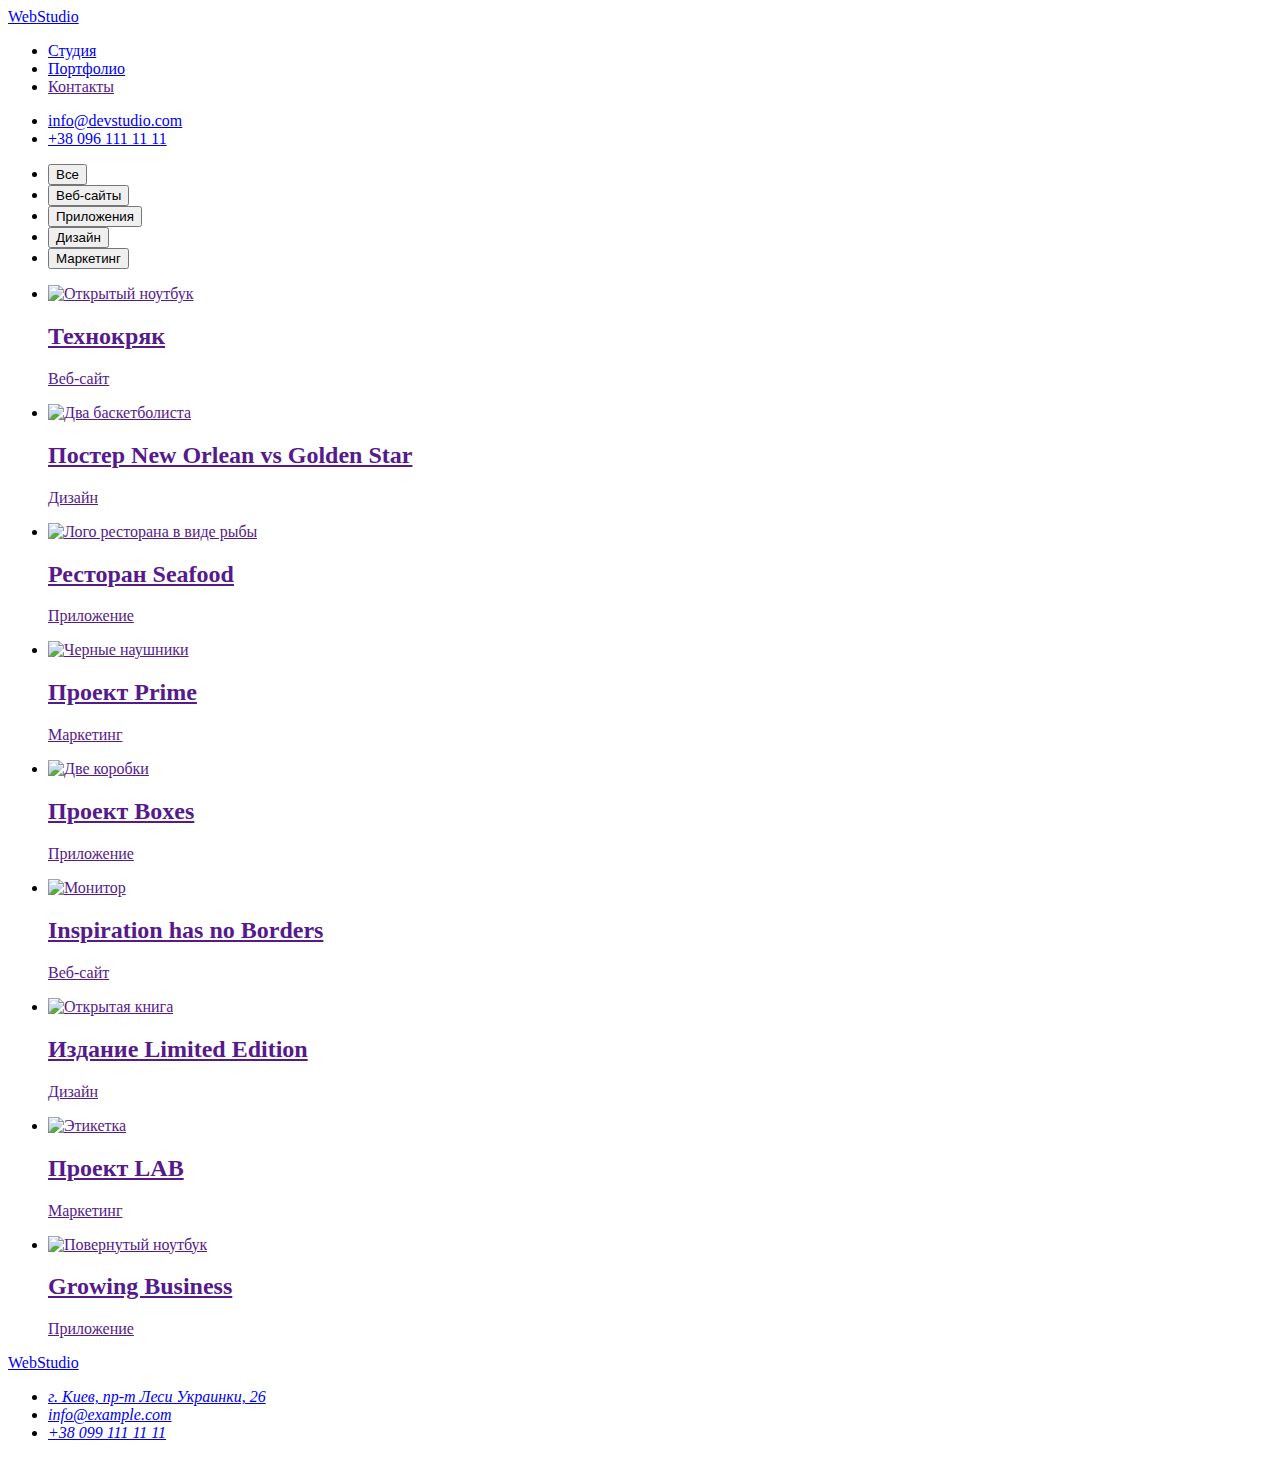
==== portfolio.html @ f265abaf "Add files via upload" ====
<!DOCTYPE html>
<html lang="ru">

<head>
    <meta charset="UTF-8">
    <meta http-equiv="X-UA-Compatible" content="IE=edge">
    <meta name="viewport" content="width=device-width, initial-scale=1.0">
    <title>Web Studio</title>
    <link rel="preconnect" href="https://fonts.gstatic.com">
    <link
        href="https://fonts.googleapis.com/css2?family=Raleway:wght@700&family=Roboto:wght@400;500;700;900&display=swap"
        rel="stylesheet">
    <link rel="stylesheet" href="https://cdnjs.cloudflare.com/ajax/libs/modern-normalize/1.1.0/modern-normalize.min.css"
        integrity="sha512-wpPYUAdjBVSE4KJnH1VR1HeZfpl1ub8YT/NKx4PuQ5NmX2tKuGu6U/JRp5y+Y8XG2tV+wKQpNHVUX03MfMFn9Q=="
        crossorigin="anonymous" referrerpolicy="no-referrer">
    <link rel="stylesheet" href="./css/styles.css">
</head>

<body class="body">

    <header class="header-container container">
        <div class="container divclass">
            <nav class="navigation ">
                <a class="logo" href="./index.html">Web<span class="logo-end">Studio</span></a>
    
    
                <ul class="menu">
                    <li class="menu-item"> <a href="./index.html" class="menu-link">Студия</a></li>
                    <li class="menu-item"> <a href="./portfolio.html" class="menu-link current">Портфолио</a></li>
                    <li class="menu-item"> <a href="" class="menu-link">Контакты</a></li>
                </ul>
            </nav>
            
            <ul class="contacts">
                <li class="contact-item"><a class="contact-link" href="mailto:info@devstudio.com">info@devstudio.com</a>
                </li>
                <li class="contact-item"><a class="contact-link" href="tel:+380961111111">+38 096 111 11 11</a></li>
            </ul>
        </div>
    </header>

    <main class="main-section">

        <h1 hidden>Портфолио</h1>

        <ul class="container btn-container">
            <li class="portfolio-item"><button class="portfolio-btn" type="button">Все</button></li>
            <li class="portfolio-item"><button class="portfolio-btn" type="button">Веб-сайты</button></li>
            <li class="portfolio-item"><button class="portfolio-btn" type="button">Приложения</button></li>
            <li class="portfolio-item"><button class="portfolio-btn" type="button">Дизайн</button></li>
            <li class="portfolio-item"><button class="portfolio-btn" type="button">Маркетинг</button></li>
        </ul>
<div class="container">
        <ul class="gallery-container">
            <li class="gallery-item">
                <a href="">
                    <img src="./images/img(9).jpg" alt="Открытый ноутбук" width="370" height="294">

                    <div class="gallery-description">
                        <h2 class="gallery-list-title">Технокряк</h2>
                    
                        <p class="gallery-list-description">Веб-сайт</p>
                    </div>
                </a>
            </li>

            <li class="gallery-item">
                <a href="" class="gallery-link">
                    <img src="./images/img(1)(1).jpg" alt="Два баскетболиста" width="370" height="294">
                    <div class="gallery-description"><h2 class="gallery-list-title">Постер New Orlean vs Golden Star</h2>
                    <p class="gallery-list-description">Дизайн</p></div>
                </a>
            </li>

            <li class="gallery-item">
                <a href="" class="gallery-link">
                    <img src="./images/img(2)(1).jpg" alt="Лого ресторана в виде рыбы" width="370" height="294">
                    <div class="gallery-description">
                        <h2 class="gallery-list-title">Ресторан Seafood</h2>
                        <p class="gallery-list-description">Приложение</p>
                    </div>
                </a>
            </li>


            <li class="gallery-item">
                <a href="" class="gallery-link">
                    <img src="./images/img(3)(1).jpg" alt="Черные наушники" width="370" height="294">
                   <div class="gallery-description">
                        <h2 class="gallery-list-title">Проект Prime</h2>
                        <p class="gallery-list-description">Маркетинг</p>
                   </div>
                </a>
            </li>

            <li class="gallery-item">
                <a href="" class="gallery-link">
                    <img src="./images/img(4)(1).jpg" alt="Две коробки" width="370" height="294">
                    <div class="gallery-description">
                        <h2 class="gallery-list-title">Проект Boxes</h2>
                        <p class="gallery-list-description">Приложение</p>
                    </div>
                </a>
            </li>

            <li class="gallery-item">
                <a href="" class="gallery-link">
                    <img src="./images/img(5)(1).jpg" alt="Монитор" width="370" height="294">
                    <div class="gallery-description">
                        <h2 class="gallery-list-title">Inspiration has no Borders</h2>
                        <p class="gallery-list-description">Веб-сайт</p>
                    </div>
                </a>
            </li>

            <li class="gallery-item">
                <a href="" class="gallery-link">
                    <img src="./images/img(6)(1).jpg" alt="Открытая книга" width="370" height="294">
                   <div class="gallery-description">
                        <h2 class="gallery-list-title">Издание Limited Edition</h2>
                        <p class="gallery-list-description">Дизайн</p>
                   </div>
                </a>
            </li>

            <li class="gallery-item">
                <a href="" class="gallery-link">
                    <img src="./images/img(7)(1).jpg" alt="Этикетка" width="370" height="294">
                    <div class="gallery-description">
                        <h2 class="gallery-list-title">Проект LAB</h2>
                        <p class="gallery-list-description">Маркетинг</p>
                    </div>
                </a>
            </li>

            <li class="gallery-item">
                <a href="" class="gallery-link">
                    <img src="./images/img(8)(1).jpg" alt="Повернутый ноутбук" width="370" height="294">
                    <div class="gallery-description">
                        <h2 class="gallery-list-title">Growing Business</h2>
                        <p class="gallery-list-description">Приложение</p>
                    </div>
                </a>
            </li>
        </ul>
    </div>

    </main>



    <footer class="footer">
        <div class="container footer-container">
            <div class="footer-logo"><a href="./index.html" class="logo">Web<span class="logo-end-footer">Studio</span></a>
            </div>
    
            <address>
                <ul class="footer-list">
    
                    <li class="link"><a class="nav-link" href="https://goo.gl/maps/gc6o3yykqqdW9SkQ9" target="_blank"
                            rel="noopener noreferrer">г. Киев, пр-т Леси Украинки,
                            26 </a>
                    <li class="link"><a class="address-link" href="mailto:info@example.com">info@example.com</a></li>
                    <li class="link"><a class="address-link" href="tel:+380991111111">+38 099 111 11 11</a>
    
                </ul>
            </address>
        </div>
    </footer>
</body>

</html>
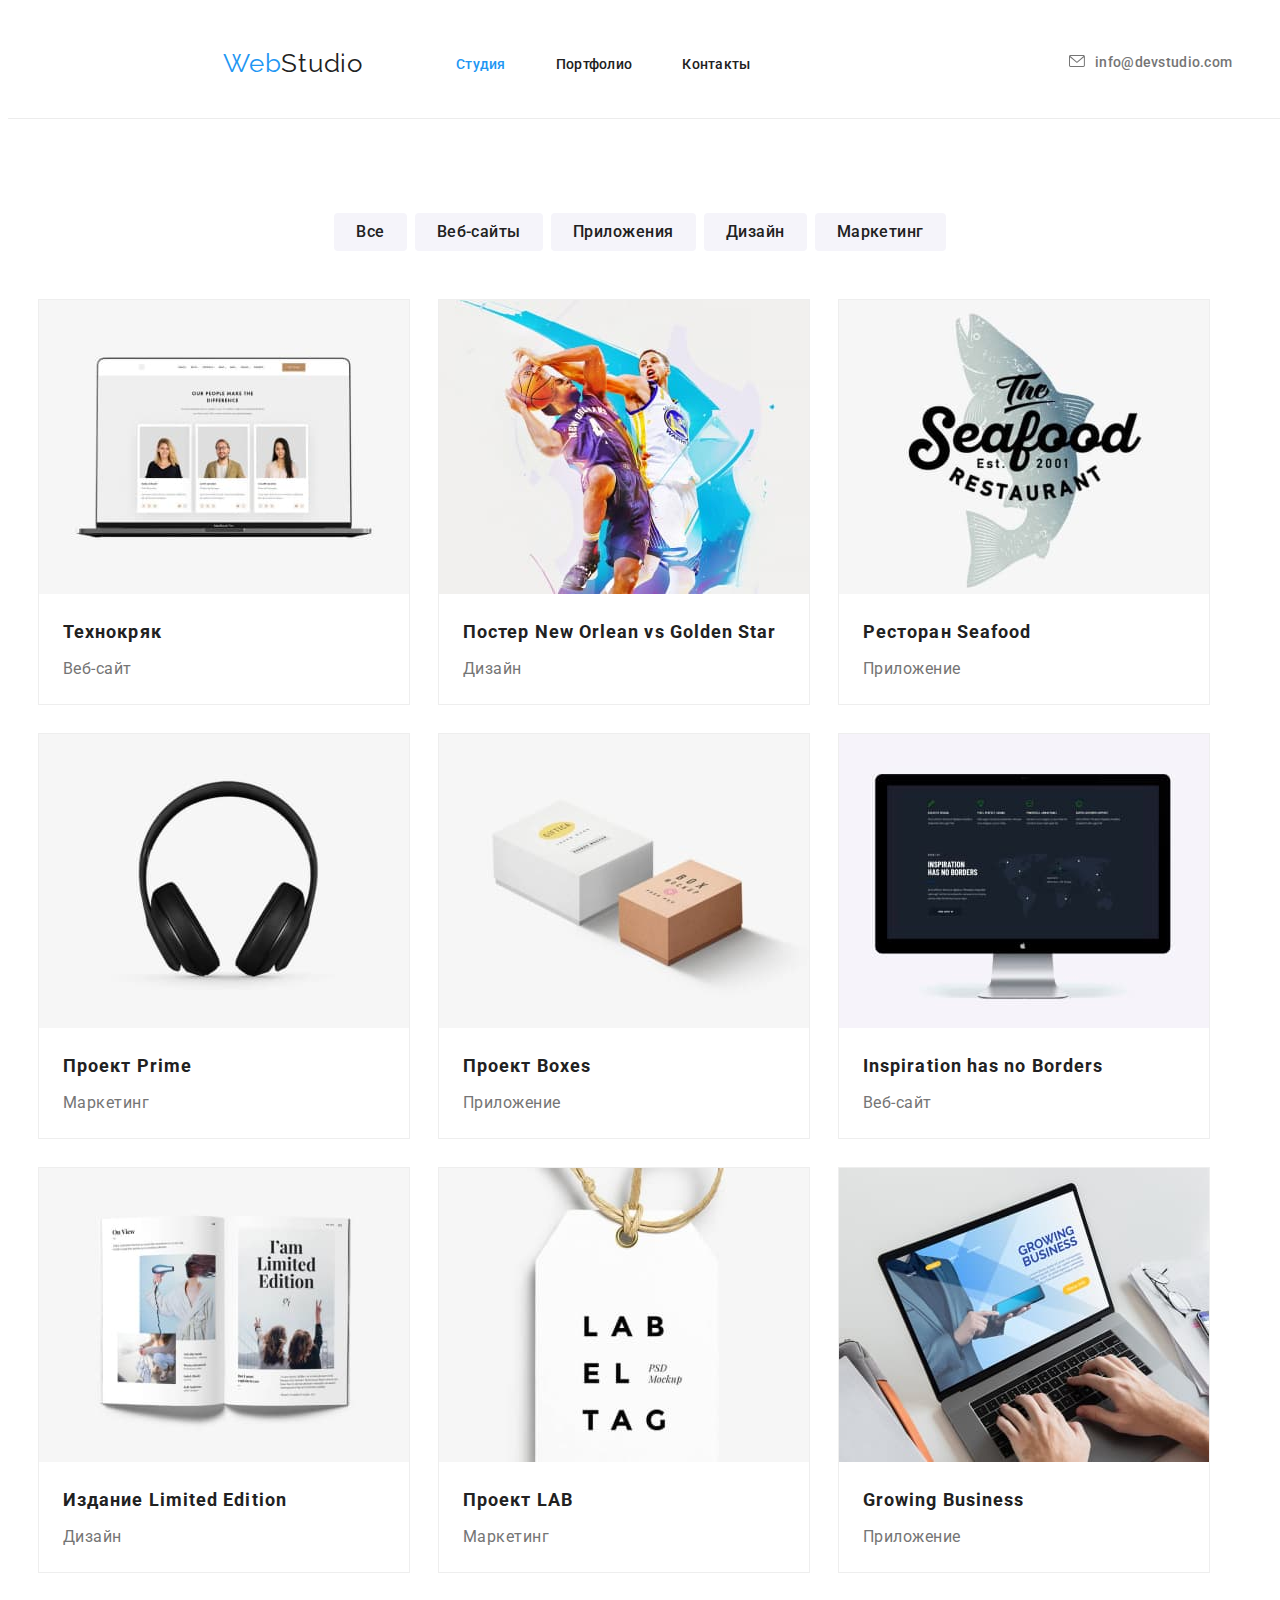
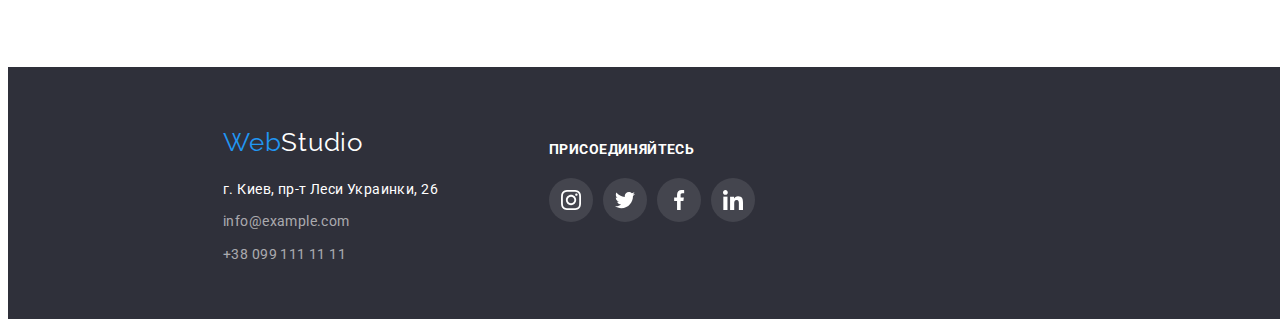
==== commit 2f6e16bb: "завершает дз №4" ====
--- a/portfolio.html
+++ b/portfolio.html
@@ -25,16 +25,26 @@
     
     
                 <ul class="menu">
-                    <li class="menu-item"> <a href="./index.html" class="menu-link">Студия</a></li>
-                    <li class="menu-item"> <a href="./portfolio.html" class="menu-link current">Портфолио</a></li>
+                    <li class="menu-item"> <a href="./index.html" class="menu-link current">Студия</a></li>
+                    <li class="menu-item"> <a href="./portfolio.html" class="menu-link">Портфолио</a></li>
                     <li class="menu-item"> <a href="" class="menu-link">Контакты</a></li>
                 </ul>
             </nav>
-            
+    
             <ul class="contacts">
-                <li class="contact-item"><a class="contact-link" href="mailto:info@devstudio.com">info@devstudio.com</a>
+                <li class="contact-item">
+                    <svg class="contact-img-envelope">
+                        <use href="./images/sprite_4.svg#icon-envelope"></use>
+                    </svg>
+                    <a class="contact-link" href="mailto:info@devstudio.com">info@devstudio.com</a>
                 </li>
-                <li class="contact-item"><a class="contact-link" href="tel:+380961111111">+38 096 111 11 11</a></li>
+    
+                <li class="contact-item">
+                    <svg class="contact-img-phone contact-link">
+                        <use href="./images/sprite_4.svg#icon-smartphone"></use>
+                    </svg>
+                    <a class="contact-link" href="tel:+380961111111">+38 096 111 11 11</a>
+                </li>
             </ul>
         </div>
     </header>
@@ -150,7 +160,7 @@
 
 
     <footer class="footer">
-        <div class="container footer-container">
+        <div class="footer-container">
             <div class="footer-logo"><a href="./index.html" class="logo">Web<span class="logo-end-footer">Studio</span></a>
             </div>
     
@@ -166,6 +176,47 @@
                 </ul>
             </address>
         </div>
+    
+        <div class="link-container">
+            <div>
+                <h2 class="join">
+                    присоединяйтесь
+                </h2>
+                <ul class="link-list">
+                    <li class="link-icon-item">
+                        <a class="link-icon-footer" href="#icon-instagram-2">
+                            <svg class="icon-link-footer">
+                                <use href="./images/sprite_2.svg#icon-instagram-2"></use>
+                            </svg>
+                        </a>
+                    </li>
+    
+                    <li class="link-icon-item">
+                        <a class="link-icon-footer" href="#icon-instagram-2">
+                            <svg class="icon-link-footer">
+                                <use href="./images/sprite_2.svg#icon-twitter-1"></use>
+                            </svg>
+                        </a>
+                    </li>
+    
+                    <li class="link-icon-item">
+                        <a class="link-icon-footer" href="#icon-instagram-2">
+                            <svg class="icon-link-footer">
+                                <use href="./images/sprite_2.svg#icon-facebook-1"></use>
+                            </svg>
+                        </a>
+                    </li>
+    
+                    <li class="link-icon-item">
+                        <a class="link-icon-footer" href="#icon-instagram-2">
+                            <svg class="icon-link-footer">
+                                <use href="./images/sprite_2.svg#icon-linkedin-1"></use>
+                            </svg>
+                        </a>
+                    </li>
+                </ul>
+            </div>
+        </div>
     </footer>
 </body>
 
--- a/css/styles.css
+++ b/css/styles.css
@@ -0,0 +1,627 @@
+:root {
+  --accent-color: #2196f3;
+  --white-color: #ffffff;
+  --grey-color: #757575;
+  --text-color: #212121;
+  --background-color: #f5f4fa;
+  --hero-color: #2f303a;
+}
+
+button {
+  cursor: pointer;
+}
+
+ul,
+ol {
+  list-style: none;
+}
+
+a {
+  text-decoration: none;
+}
+
+body {
+  font-family: "Roboto", sans-serif;
+  color: var(--text-color);
+}
+
+h1,
+h2,
+h3,
+h4,
+h5,
+h6,
+p {
+  margin-top: 0;
+  margin-bottom: 0;
+}
+
+ul,
+ol {
+  margin-top: 0;
+  margin-bottom: 0;
+  padding-left: 0;
+}
+
+img {
+  display: block;
+}
+
+/*header*/
+
+.container {
+  width: 1200px;
+  margin: 0 auto;
+  padding-left: 15px;
+  padding-right: 15px;
+}
+
+.divclass {
+  display: flex;
+  align-items: center;
+  justify-content: space-between;
+}
+
+.header-container {
+  display: flex;
+  border-bottom: 1px solid #ececec;
+  padding: 15px;
+  width: 1600px;
+  height: 80px;
+}
+
+.menu {
+  display: flex;
+}
+
+.contacts {
+  display: flex;
+}
+
+.logo {
+  font-family: "Raleway", sans-serif;
+  font-size: 26px;
+  line-height: 1.19;
+  letter-spacing: 0.03em;
+
+  color: var(--accent-color);
+
+  margin-right: 93px;
+}
+
+.contact-container {
+  display: flex;
+}
+
+.logo-end {
+  color: var(--text-color);
+}
+
+.menu {
+  align-items: center;
+}
+
+.menu-link:hover,
+.menu-link:focus {
+  color: var(--accent-color);
+}
+
+.menu-link.current {
+  color: var(--accent-color);
+}
+
+.menu-link {
+  font-weight: 500;
+  font-size: 14px;
+  line-height: 1.14;
+  letter-spacing: 0.02em;
+  color: var(--text-color);
+}
+
+.menu-item:not(:last-child) {
+  margin-right: 50px;
+}
+
+.contact-link {
+  font-style: normal;
+  font-weight: 500;
+  font-size: 14px;
+  line-height: 1.14;
+  letter-spacing: 0.02em;
+
+  color: var(--grey-color);
+}
+
+.contact-img-envelope {
+  width: 16px;
+  height: 12px;
+  margin-right: 10px;
+  fill: var(--grey-color);
+
+  align-content: center;
+  justify-content: center;
+}
+
+.contact-img-phone {
+  width: 10px;
+  height: 16px;
+  margin-right: 10px;
+  fill: var(--grey-color);
+}
+
+.contact-item {
+  display: flex;
+  justify-content: center;
+  align-content: center;
+}
+
+.contact-item:not(:last-child) {
+  margin-right: 50px;
+}
+
+.contact-link:hover,
+.contact-link:focus {
+  color: var(--accent-color);
+}
+
+.contact-img-envelope:hover,
+.contact-img-envelope:focus {
+  fill: var(--accent-color);
+}
+
+.contact-link:hover,
+.contact-link:focus,
+.contact-link:hover .contact-img-phone,
+.contact-link:focus .contact-img-phone {
+  color: var(--accent-color);
+  fill: var(--accent-color);
+}
+
+.contact-img-phone:hover,
+.contact-img-phone:focus {
+  fill: var(--accent-color);
+}
+
+/*Hero*/
+
+.hero-container {
+  display: flex;
+  align-items: center;
+  flex-direction: column;
+  /*background-image: url(../images/bg.jpg);*/
+  background-image: linear-gradient(
+      rgba(47, 48, 58, 0.4),
+      rgba(47, 48, 58, 0.4)
+    ),
+    url(../images/bg.jpg);
+  padding-top: 200px;
+  padding-bottom: 200px;
+  width: 1600px;
+}
+
+.main-title {
+  width: 700px;
+  font-weight: 900;
+  font-size: 44px;
+  line-height: 1.36;
+  text-align: center;
+  letter-spacing: 0.06em;
+  text-transform: uppercase;
+  color: var(--white-color);
+  margin-bottom: 30px;
+}
+
+.main-btn {
+  text-align: center;
+  font-weight: bold;
+  font-size: 16px;
+  line-height: 30px;
+  letter-spacing: 0.06em;
+  padding: 10px 32px;
+  border: #2196f3;
+  color: var(--white-color);
+
+  background: var(--accent-color);
+  box-shadow: 0px 4px 4px rgba(0, 0, 0, 0.15);
+  border-radius: 4px;
+}
+
+/*Specification*/
+
+.list-icon {
+  width: 270px;
+  height: 120px;
+  background: #f5f4fa;
+  padding-top: 25px;
+  padding-bottom: 25px;
+  border-radius: 4px;
+  margin-bottom: 30px;
+}
+
+.spec-item {
+  justify-content: center;
+  align-items: center;
+}
+
+.spec-section {
+  display: flex;
+  flex-direction: row;
+  justify-content: space-between;
+}
+
+.spec-list {
+  padding-top: 94px;
+  padding-bottom: 94px;
+}
+
+.spec-item:not(:last-child) {
+  margin-right: 30px;
+}
+
+.spec-list-item {
+  font-weight: bold;
+  font-size: 14px;
+  line-height: 1.14;
+  letter-spacing: 0.03em;
+  text-transform: uppercase;
+
+  color: var(--text-color);
+  margin-bottom: 10px;
+}
+
+.spec-list-text {
+  font-size: 14px;
+  line-height: 1.7;
+  letter-spacing: 0.03em;
+
+  color: var(--grey-color);
+}
+
+/*What are we doing*/
+
+.section-container {
+  display: flex;
+  justify-content: space-between;
+}
+
+.section-title {
+  font-weight: bold;
+  font-size: 36px;
+  line-height: 1.16;
+  text-align: center;
+  letter-spacing: 0.03em;
+  margin-bottom: 50px;
+
+  color: var(--text-color);
+}
+
+.wawd-section {
+  padding-bottom: 94px;
+}
+
+/*team*/
+
+.link-list {
+  display: flex;
+  justify-content: space-evenly;
+  align-items: center;
+  margin-bottom: 30px;
+  margin-top: 20px;
+}
+
+.link-icon:hover,
+.link-icon:focus,
+.link-icon:hover .icon-link,
+.link-icon:focus .icon-link {
+  fill: var(--white-color);
+  background-color: var(--accent-color);
+}
+
+.link-icon {
+  display: flex;
+  align-items: center;
+  justify-content: center;
+  border-radius: 50%;
+  width: 44px;
+  height: 44px;
+  background-color: var(--white-color);
+}
+
+.icon-link {
+  width: 20px;
+  height: 20px;
+  align-items: center;
+  justify-content: center;
+  display: flex;
+  fill: #afb1b8;
+}
+
+.team-section {
+  padding-top: 94px;
+  padding-bottom: 94px;
+  background-color: #f5f4fa;
+}
+
+.team-container {
+  display: flex;
+  justify-content: space-between;
+}
+
+.worker-item {
+  text-align: center;
+  background-color: var(--white-color);
+  box-shadow: 0px 1px 3px rgba(0, 0, 0, 0.12), 0px 1px 1px rgba(0, 0, 0, 0.14),
+    0px 2px 1px rgba(0, 0, 0, 0.2);
+  border-radius: 0px 0px 4px 4px;
+}
+
+.worker-name {
+  padding-top: 30px;
+  margin-bottom: 10px;
+}
+
+.worker-text {
+  font-size: 16px;
+  line-height: 1.18;
+  letter-spacing: 0.03em;
+
+  color: var(--grey-color);
+
+  padding-bottom: 30px;
+}
+
+/*CLIENTS-SECTION*/
+
+.clients-link {
+  display: flex;
+  justify-content: center;
+  align-items: center;
+}
+
+.clients-link:hover,
+.clients-link:focus,
+.clients-link:hover .clients-img,
+.clients-link:focus .clients-img {
+  fill: var(--accent-color);
+  color: var(--accent-color);
+}
+
+.clients-item:hover,
+.clients-item:focus {
+  border-color: var(--accent-color);
+}
+
+.clients-container {
+  display: flex;
+  justify-content: space-between;
+  align-items: center;
+  padding-bottom: 94px;
+}
+
+.clients-img {
+  width: 106px;
+  height: 60px;
+  fill: #afb1b8;
+}
+
+.clients-item {
+  display: flex;
+  justify-content: center;
+  align-items: center;
+  width: 170px;
+  height: 92px;
+  border: 1px solid #afb1b8;
+  border-radius: 4px;
+}
+
+.clients-title {
+  padding-top: 94px;
+}
+
+/*Footer*/
+
+.logo-end-footer {
+  color: var(--white-color);
+}
+
+.navigation {
+  display: flex;
+}
+
+.footer {
+  display: flex;
+  background-color: #2f303a;
+  width: 1600px;
+  height: 252px;
+  margin: 0px auto;
+}
+
+.footer-container {
+  padding-top: 60px;
+  padding-bottom: 60px;
+  display: inline;
+  padding-left: 215px;
+}
+
+.footer-logo {
+  font-family: "Raleway", sans-serif;
+  font-size: 26px;
+  line-height: 1.19;
+  letter-spacing: 0.03em;
+
+  color: var(--accent-color);
+
+  margin-right: 93px;
+  margin-bottom: 20px;
+}
+
+.join {
+  font-weight: bold;
+  font-size: 14px;
+  line-height: 1.14;
+  letter-spacing: 0.03em;
+  text-transform: uppercase;
+
+  color: #ffffff;
+
+  display: inline;
+}
+
+.link-icon-footer {
+  display: flex;
+  align-items: center;
+  justify-content: center;
+  border-radius: 50%;
+  width: 44px;
+  height: 44px;
+  background-color: rgba(255, 255, 255, 0.1);
+}
+
+.link-icon-item:not(:last-child) {
+  margin-right: 10px;
+}
+
+.link-icon-footer:hover,
+.link-icon-footer:focus,
+.link-icon-footer:hover .icon-link-footer,
+.link-icon-footer:focus .icon-link-footer {
+  fill: var(--white-color);
+  background-color: var(--accent-color);
+}
+
+.icon-link-footer {
+  width: 20px;
+  height: 20px;
+  align-items: center;
+  justify-content: center;
+  display: flex;
+  fill: var(--white-color);
+}
+
+.link-container {
+  justify-content: center;
+  align-items: center;
+  padding-top: 72px;
+}
+
+.nav-link {
+  font-size: 14px;
+  line-height: 1.7;
+  letter-spacing: 0.03em;
+  font-style: normal;
+  color: var(--white-color);
+}
+
+.nav-link:hover,
+.nav-link:focus {
+  color: var(--accent-color);
+}
+
+.link:not(:last-child) {
+  margin-bottom: 9px;
+}
+
+.address-link {
+  font-size: 14px;
+  line-height: 1.7;
+  letter-spacing: 0.03em;
+  font-style: normal;
+  color: rgba(255, 255, 255, 0.6);
+}
+
+.address-link:focus,
+.address-link:hover {
+  color: var(--accent-color);
+}
+
+/*Portfolio-page*/
+
+.main-section {
+  padding-top: 94px;
+}
+
+.btn-container {
+  display: flex;
+  justify-content: center;
+  margin-bottom: 50px;
+}
+
+.portfolio-item:not(:last-child) {
+  margin-right: 8px;
+}
+
+.portfolio-btn {
+  font-family: inherit;
+  left: 576px;
+  top: 174px;
+
+  background: #f5f4fa;
+  border-radius: 4px;
+  border: var(--accent-color);
+
+  font-weight: 500;
+  font-size: 16px;
+  line-height: 1.62;
+
+  text-align: center;
+  letter-spacing: 0.03em;
+
+  color: var(--text-color);
+
+  padding: 6px 22px;
+}
+
+.portfolio-btn:hover,
+.portfolio-btn:focus {
+  background: var(--accent-color);
+  color: var(--white-color);
+  box-shadow: 0px 3px 1px rgba(0, 0, 0, 0.1), 0px 1px 2px rgba(0, 0, 0, 0.08),
+    0px 2px 2px rgba(0, 0, 0, 0.12);
+}
+
+.gallery-list-title {
+  font-weight: bold;
+  font-size: 18px;
+  line-height: 2;
+  letter-spacing: 0.06em;
+  color: var(--text-color);
+  margin-bottom: 4px;
+}
+
+.gallery-list-description {
+  font-size: 16px;
+  line-height: 1.87;
+  letter-spacing: 0.03em;
+
+  color: var(--grey-color);
+}
+
+.gallery-container {
+  display: flex;
+  flex-wrap: wrap;
+  margin-top: -30px;
+  margin-left: -30px;
+  margin-bottom: 94px;
+}
+
+.gallery-item {
+  margin-top: 28px;
+  margin-left: 28px;
+  border: 1px solid #eeeeee;
+}
+
+.gallery-item:nth-child(7) {
+  margin-bottom: 0px;
+}
+
+.gallery-item:nth-child(8) {
+  margin-bottom: 0px;
+}
+
+.gallery-item:nth-child(9) {
+  margin-bottom: 0px;
+}
+
+.gallery-description {
+  padding: 20px 24px;
+}
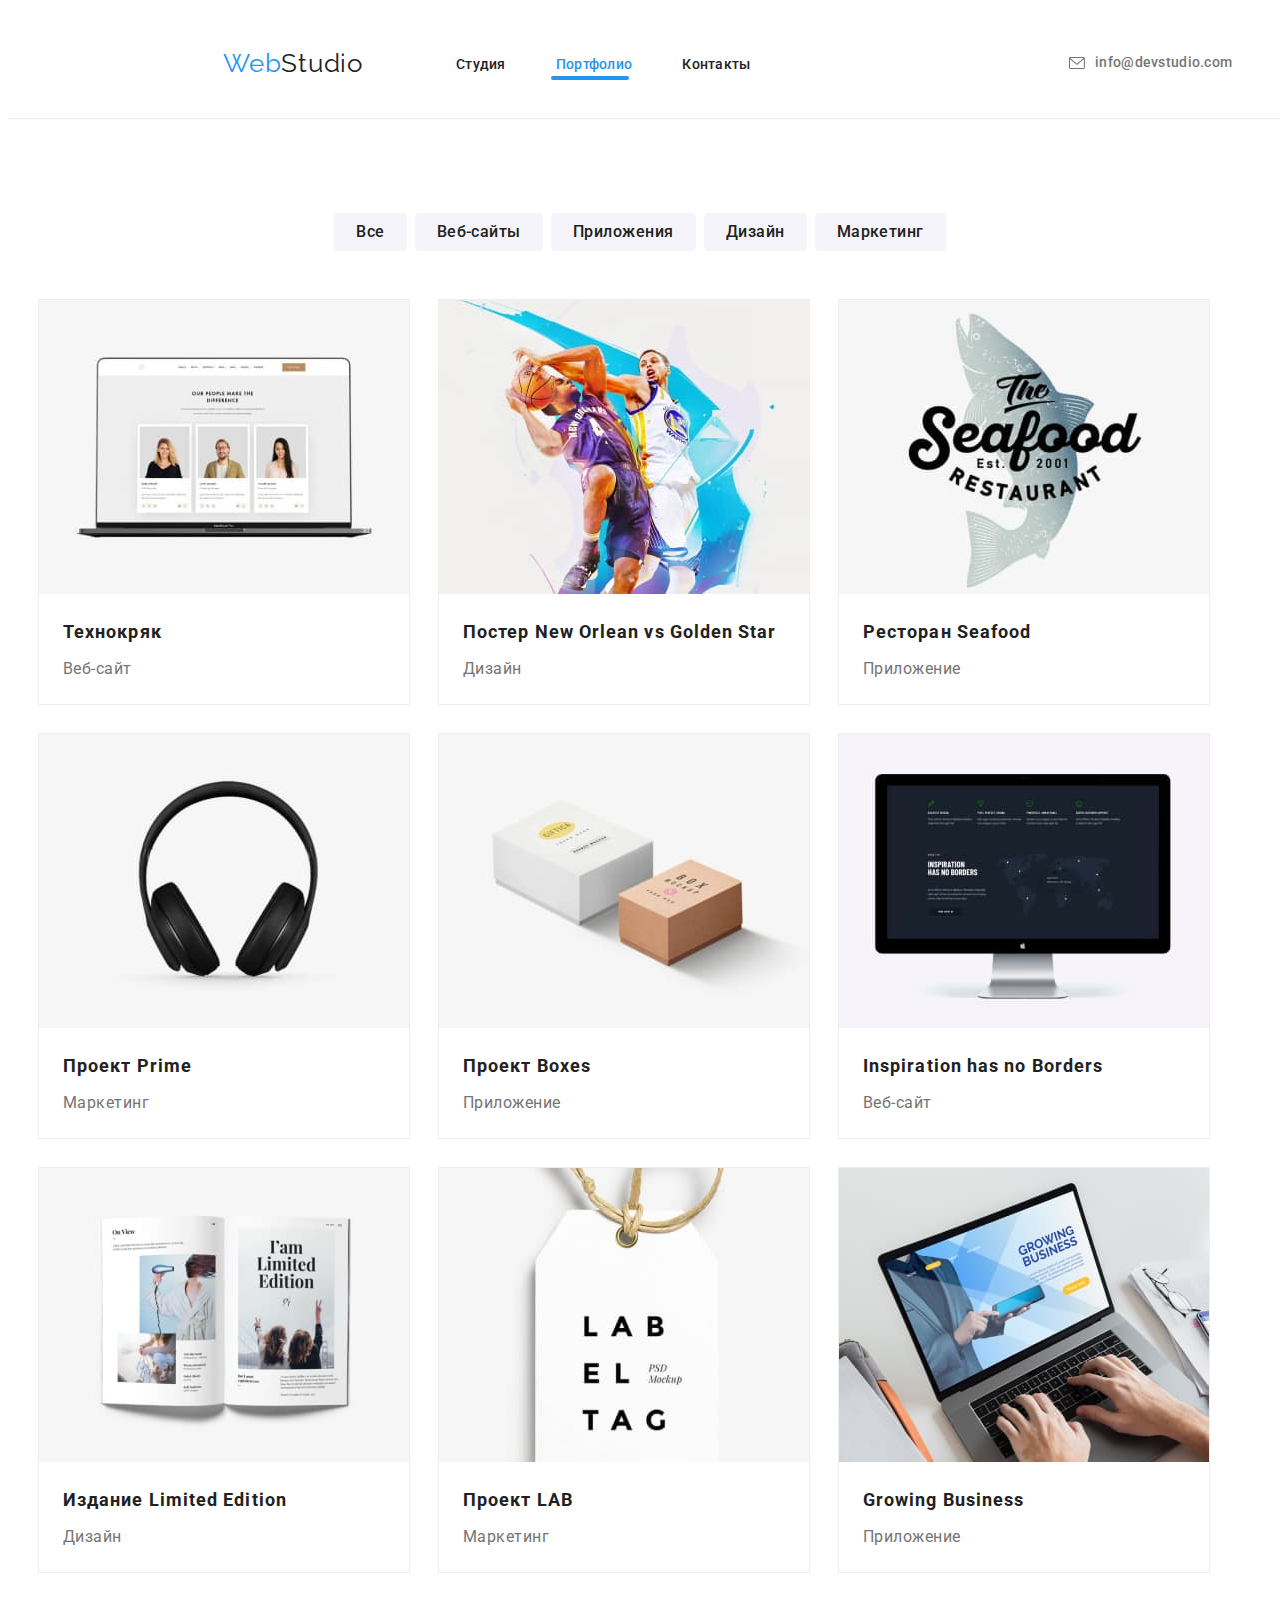
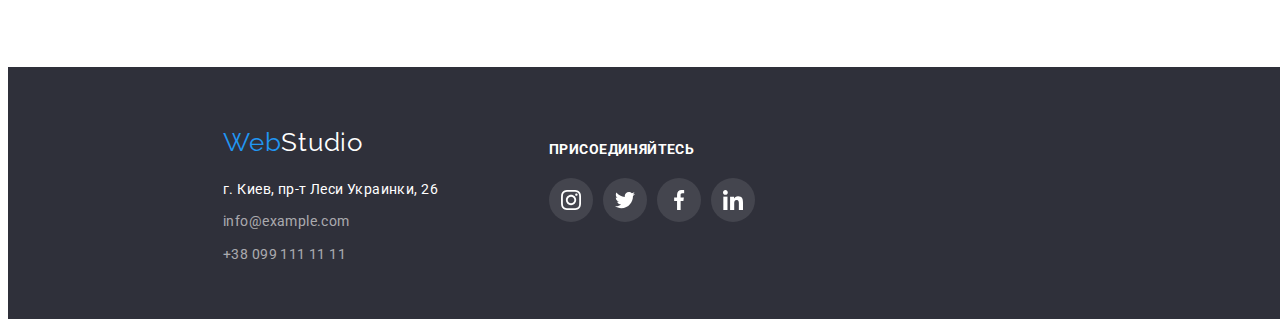
==== commit 724cce7c: "исправляет ошибки" ====
--- a/portfolio.html
+++ b/portfolio.html
@@ -25,25 +25,27 @@
     
     
                 <ul class="menu">
-                    <li class="menu-item"> <a href="./index.html" class="menu-link current">Студия</a></li>
-                    <li class="menu-item"> <a href="./portfolio.html" class="menu-link">Портфолио</a></li>
+                    <li class="menu-item"> <a href="./index.html" class="menu-link">Студия</a></li>
+                    <li class="menu-item"> <a href="./portfolio.html" class="menu-link portfolio current">Портфолио</a></li>
                     <li class="menu-item"> <a href="" class="menu-link">Контакты</a></li>
                 </ul>
             </nav>
     
             <ul class="contacts">
                 <li class="contact-item">
-                    <svg class="contact-img-envelope">
-                        <use href="./images/sprite_4.svg#icon-envelope"></use>
-                    </svg>
-                    <a class="contact-link" href="mailto:info@devstudio.com">info@devstudio.com</a>
+                    <a class="contact-link" href="mailto:info@devstudio.com">
+                        <svg class="contact-img-envelope">
+                            <use href="./images/sprite_4.svg#icon-envelope"></use>
+                        </svg> info@devstudio.com
+                    </a>
                 </li>
-    
+            
                 <li class="contact-item">
-                    <svg class="contact-img-phone contact-link">
-                        <use href="./images/sprite_4.svg#icon-smartphone"></use>
-                    </svg>
-                    <a class="contact-link" href="tel:+380961111111">+38 096 111 11 11</a>
+                    <a class="contact-link" href="tel:+380961111111">
+                        <svg class="contact-img-phone contact-link">
+                            <use href="./images/sprite_4.svg#icon-smartphone"></use>
+                        </svg> +38 096 111 11 11
+                    </a>
                 </li>
             </ul>
         </div>
--- a/css/styles.css
+++ b/css/styles.css
@@ -110,6 +110,30 @@
   color: var(--accent-color);
 }
 
+.menu-link.current::after {
+  content: "";
+  position: absolute;
+  width: 48px;
+  height: 4px;
+  left: 453px;
+  top: 76px;
+
+  background: var(--accent-color);
+  border-radius: 2px;
+}
+
+.portfolio.current::after {
+  content: "";
+  position: absolute;
+  width: 78px;
+  height: 4px;
+  left: 551px;
+  top: 76px;
+
+  background: var(--accent-color);
+  border-radius: 2px;
+}
+
 .menu-link {
   font-weight: 500;
   font-size: 14px;
@@ -129,6 +153,9 @@
   line-height: 1.14;
   letter-spacing: 0.02em;
 
+  display: flex;
+  justify-content: center;
+  align-items: center;
   color: var(--grey-color);
 }
 
@@ -137,9 +164,6 @@
   height: 12px;
   margin-right: 10px;
   fill: var(--grey-color);
-
-  align-content: center;
-  justify-content: center;
 }
 
 .contact-img-phone {
@@ -160,25 +184,12 @@
 }
 
 .contact-link:hover,
-.contact-link:focus {
-  color: var(--accent-color);
-}
-
-.contact-img-envelope:hover,
-.contact-img-envelope:focus {
-  fill: var(--accent-color);
-}
-
-.contact-link:hover,
 .contact-link:focus,
+.contact-link:hover .contact-img-envelope,
+.contact-link:focus .contact-img-envelope,
 .contact-link:hover .contact-img-phone,
 .contact-link:focus .contact-img-phone {
   color: var(--accent-color);
-  fill: var(--accent-color);
-}
-
-.contact-img-phone:hover,
-.contact-img-phone:focus {
   fill: var(--accent-color);
 }
 
@@ -376,6 +387,10 @@
   display: flex;
   justify-content: center;
   align-items: center;
+  border: 1px solid #afb1b8;
+  border-radius: 4px;
+  width: 170px;
+  height: 92px;
 }
 
 .clients-link:hover,
@@ -384,10 +399,6 @@
 .clients-link:focus .clients-img {
   fill: var(--accent-color);
   color: var(--accent-color);
-}
-
-.clients-item:hover,
-.clients-item:focus {
   border-color: var(--accent-color);
 }
 
@@ -402,16 +413,6 @@
   width: 106px;
   height: 60px;
   fill: #afb1b8;
-}
-
-.clients-item {
-  display: flex;
-  justify-content: center;
-  align-items: center;
-  width: 170px;
-  height: 92px;
-  border: 1px solid #afb1b8;
-  border-radius: 4px;
 }
 
 .clients-title {
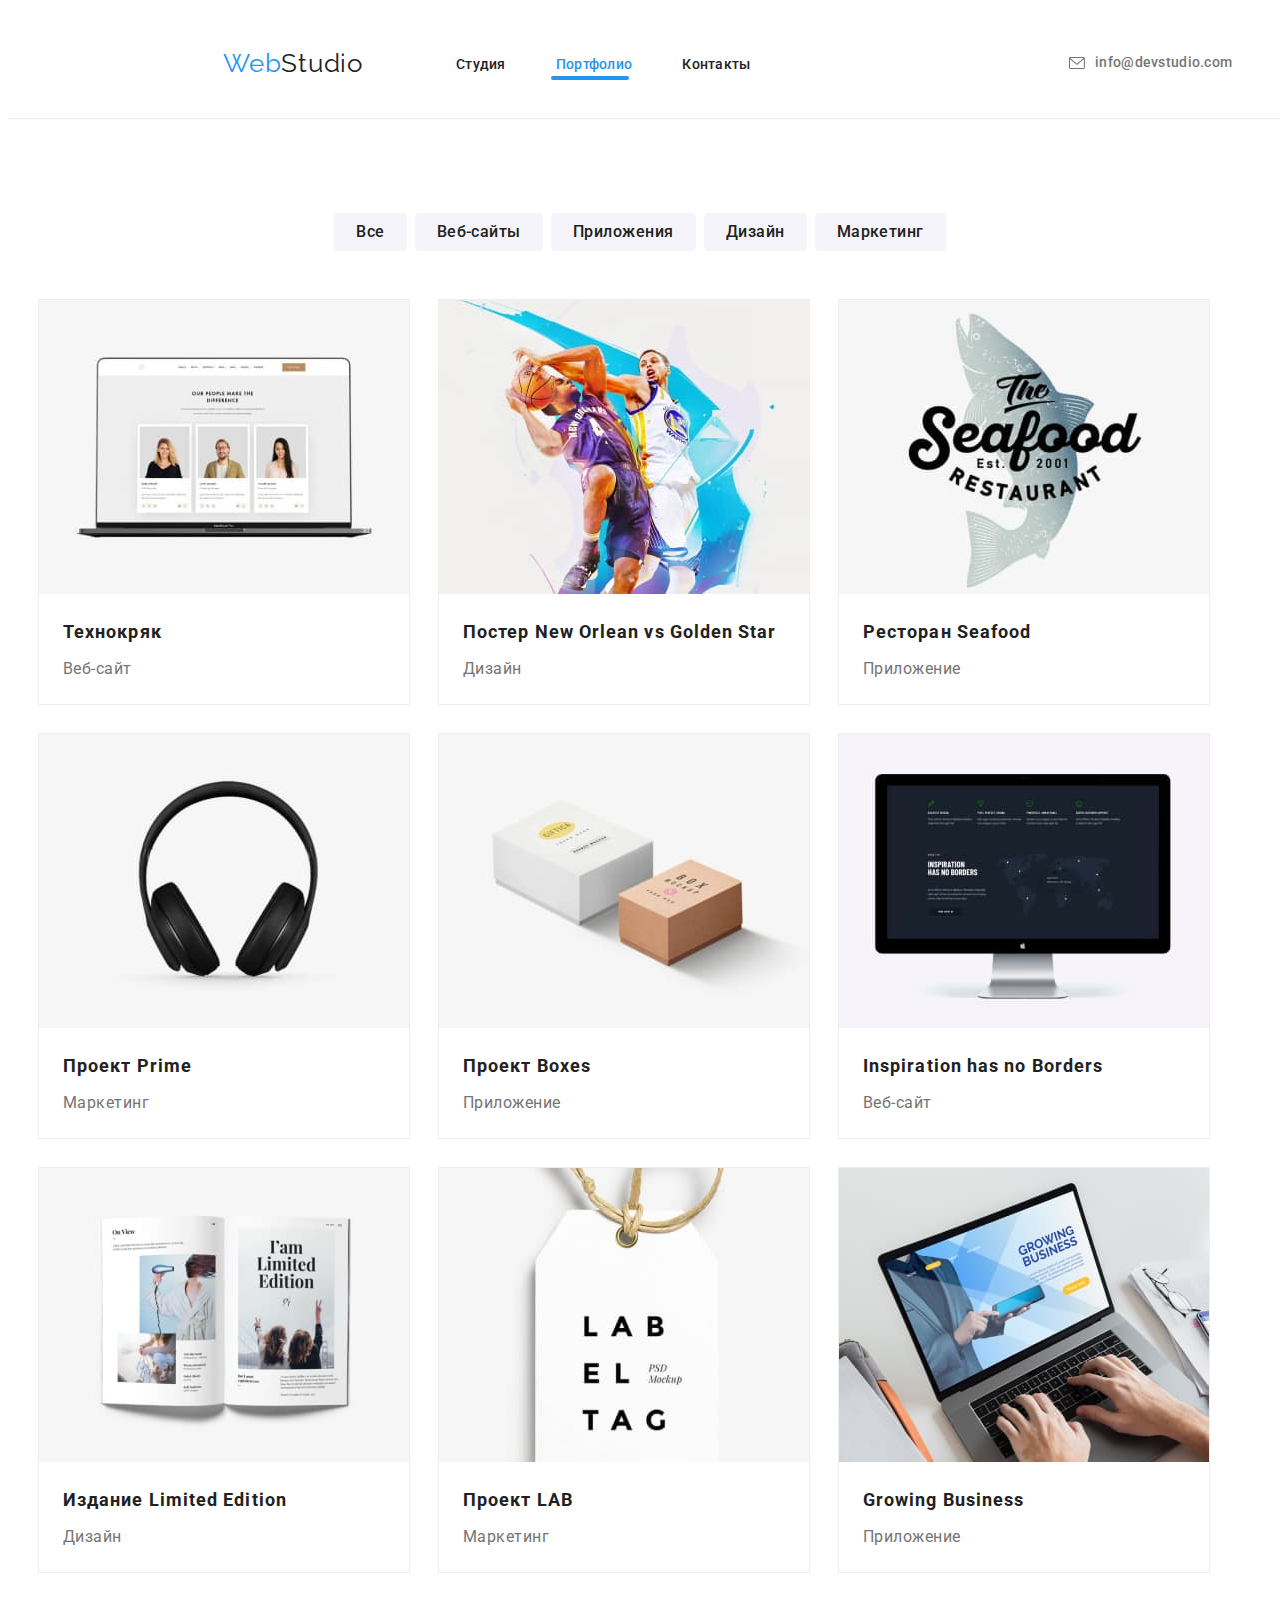
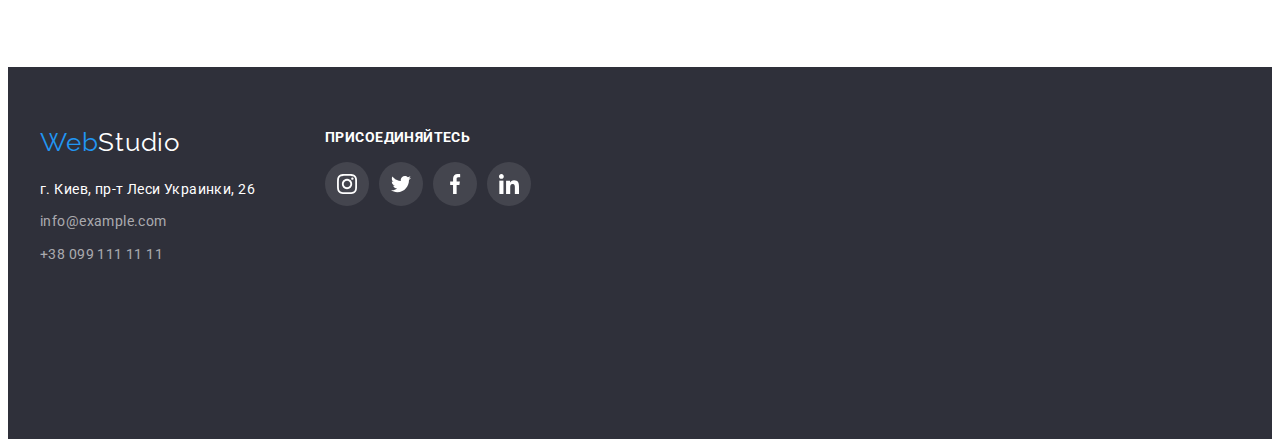
==== commit 2c7701f9: "исправляет ошибки" ====
--- a/portfolio.html
+++ b/portfolio.html
@@ -161,65 +161,65 @@
 
 
 
-    <footer class="footer">
-        <div class="footer-container">
-            <div class="footer-logo"><a href="./index.html" class="logo">Web<span class="logo-end-footer">Studio</span></a>
-            </div>
-    
+<footer class="footer">
+    <div class="container-footer container">
+        <div class="address-container">
+            <div class="footer-logo"><a href="./index.html" class="logo">Web<span
+                        class="logo-end-footer">Studio</span></a></div>
+
             <address>
                 <ul class="footer-list">
-    
+
                     <li class="link"><a class="nav-link" href="https://goo.gl/maps/gc6o3yykqqdW9SkQ9" target="_blank"
                             rel="noopener noreferrer">г. Киев, пр-т Леси Украинки,
                             26 </a>
                     <li class="link"><a class="address-link" href="mailto:info@example.com">info@example.com</a></li>
                     <li class="link"><a class="address-link" href="tel:+380991111111">+38 099 111 11 11</a>
-    
+
                 </ul>
             </address>
         </div>
-    
-        <div class="link-container">
-            <div>
-                <h2 class="join">
-                    присоединяйтесь
-                </h2>
-                <ul class="link-list">
-                    <li class="link-icon-item">
-                        <a class="link-icon-footer" href="#icon-instagram-2">
-                            <svg class="icon-link-footer">
-                                <use href="./images/sprite_2.svg#icon-instagram-2"></use>
-                            </svg>
-                        </a>
-                    </li>
-    
-                    <li class="link-icon-item">
-                        <a class="link-icon-footer" href="#icon-instagram-2">
-                            <svg class="icon-link-footer">
-                                <use href="./images/sprite_2.svg#icon-twitter-1"></use>
-                            </svg>
-                        </a>
-                    </li>
-    
-                    <li class="link-icon-item">
-                        <a class="link-icon-footer" href="#icon-instagram-2">
-                            <svg class="icon-link-footer">
-                                <use href="./images/sprite_2.svg#icon-facebook-1"></use>
-                            </svg>
-                        </a>
-                    </li>
-    
-                    <li class="link-icon-item">
-                        <a class="link-icon-footer" href="#icon-instagram-2">
-                            <svg class="icon-link-footer">
-                                <use href="./images/sprite_2.svg#icon-linkedin-1"></use>
-                            </svg>
-                        </a>
-                    </li>
-                </ul>
-            </div>
+
+        <div class="link-holder">
+            <h2 class="join">
+                присоединяйтесь
+            </h2>
+            <ul class="link-list">
+                <li class="link-icon-item">
+                    <a class="link-icon-footer" href="#icon-instagram-2">
+                        <svg class="icon-link-footer">
+                            <use href="./images/sprite_2.svg#icon-instagram-2"></use>
+                        </svg>
+                    </a>
+                </li>
+
+                <li class="link-icon-item">
+                    <a class="link-icon-footer" href="#icon-instagram-2">
+                        <svg class="icon-link-footer">
+                            <use href="./images/sprite_2.svg#icon-twitter-1"></use>
+                        </svg>
+                    </a>
+                </li>
+
+                <li class="link-icon-item">
+                    <a class="link-icon-footer" href="#icon-instagram-2">
+                        <svg class="icon-link-footer">
+                            <use href="./images/sprite_2.svg#icon-facebook-1"></use>
+                        </svg>
+                    </a>
+                </li>
+
+                <li class="link-icon-item">
+                    <a class="link-icon-footer" href="#icon-instagram-2">
+                        <svg class="icon-link-footer">
+                            <use href="./images/sprite_2.svg#icon-linkedin-1"></use>
+                        </svg>
+                    </a>
+                </li>
+            </ul>
         </div>
-    </footer>
+    </div>
+</footer>
 </body>
 
 </html>--- a/css/styles.css
+++ b/css/styles.css
@@ -72,6 +72,7 @@
 
 .menu {
   display: flex;
+  margin-left: 93px;
 }
 
 .contacts {
@@ -85,8 +86,6 @@
   letter-spacing: 0.03em;
 
   color: var(--accent-color);
-
-  margin-right: 93px;
 }
 
 .contact-container {
@@ -314,10 +313,13 @@
 
 .link-list {
   display: flex;
-  justify-content: space-evenly;
-  align-items: center;
-  margin-bottom: 30px;
-  margin-top: 20px;
+  align-items: center;
+  margin-top: 16px;
+  justify-content: center;
+}
+
+.link-list-item:not(:last-child) {
+  margin-right: 10px;
 }
 
 .link-icon:hover,
@@ -377,8 +379,6 @@
   letter-spacing: 0.03em;
 
   color: var(--grey-color);
-
-  padding-bottom: 30px;
 }
 
 /*CLIENTS-SECTION*/
@@ -432,16 +432,10 @@
 .footer {
   display: flex;
   background-color: #2f303a;
-  width: 1600px;
-  height: 252px;
   margin: 0px auto;
-}
-
-.footer-container {
   padding-top: 60px;
   padding-bottom: 60px;
-  display: inline;
-  padding-left: 215px;
+  height: 252px;
 }
 
 .footer-logo {
@@ -451,8 +445,6 @@
   letter-spacing: 0.03em;
 
   color: var(--accent-color);
-
-  margin-right: 93px;
   margin-bottom: 20px;
 }
 
@@ -499,11 +491,14 @@
   fill: var(--white-color);
 }
 
-.link-container {
-  justify-content: center;
-  align-items: center;
-  padding-top: 72px;
-}
+.container-footer {
+  display: flex;
+}
+
+/*.link-holder {
+  align-items: center;
+  justify-content: center;
+}*/
 
 .nav-link {
   font-size: 14px;
@@ -520,6 +515,10 @@
 
 .link:not(:last-child) {
   margin-bottom: 9px;
+}
+
+.address-container {
+  margin-right: 70px;
 }
 
 .address-link {
